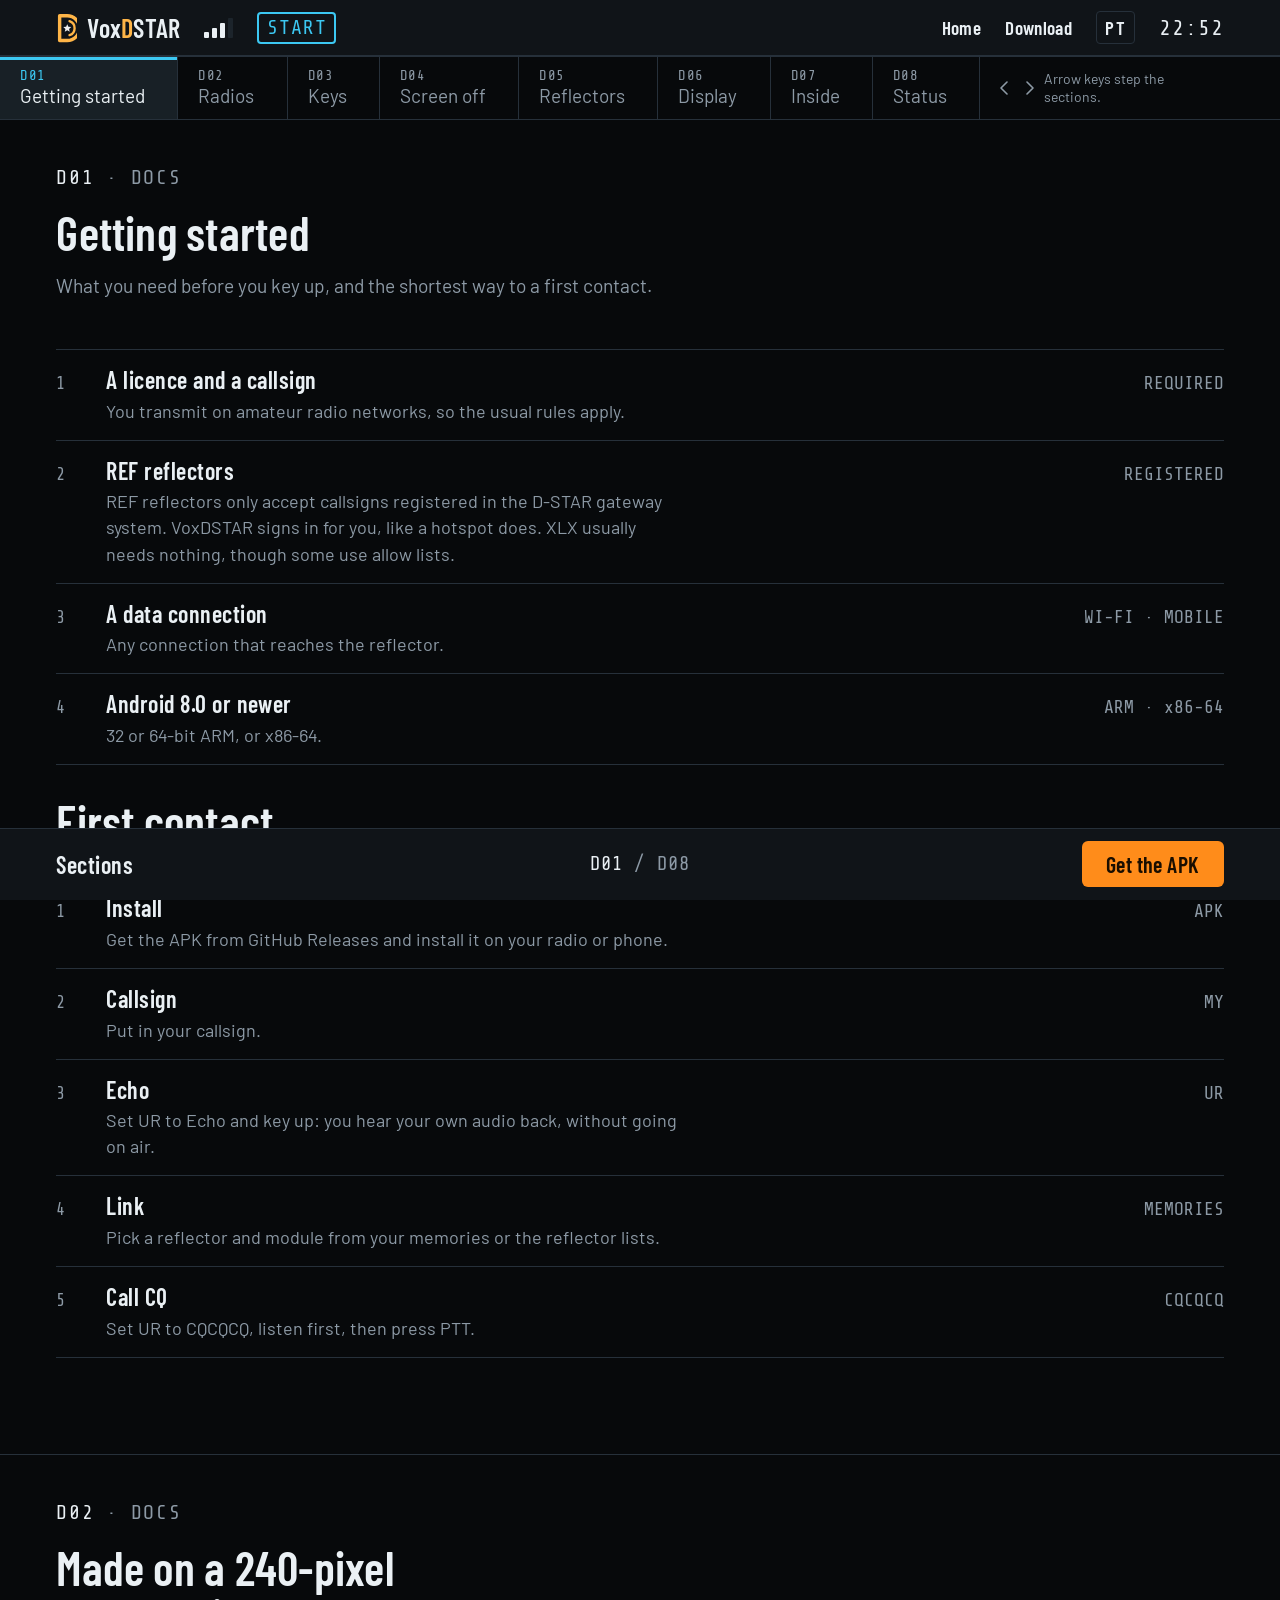
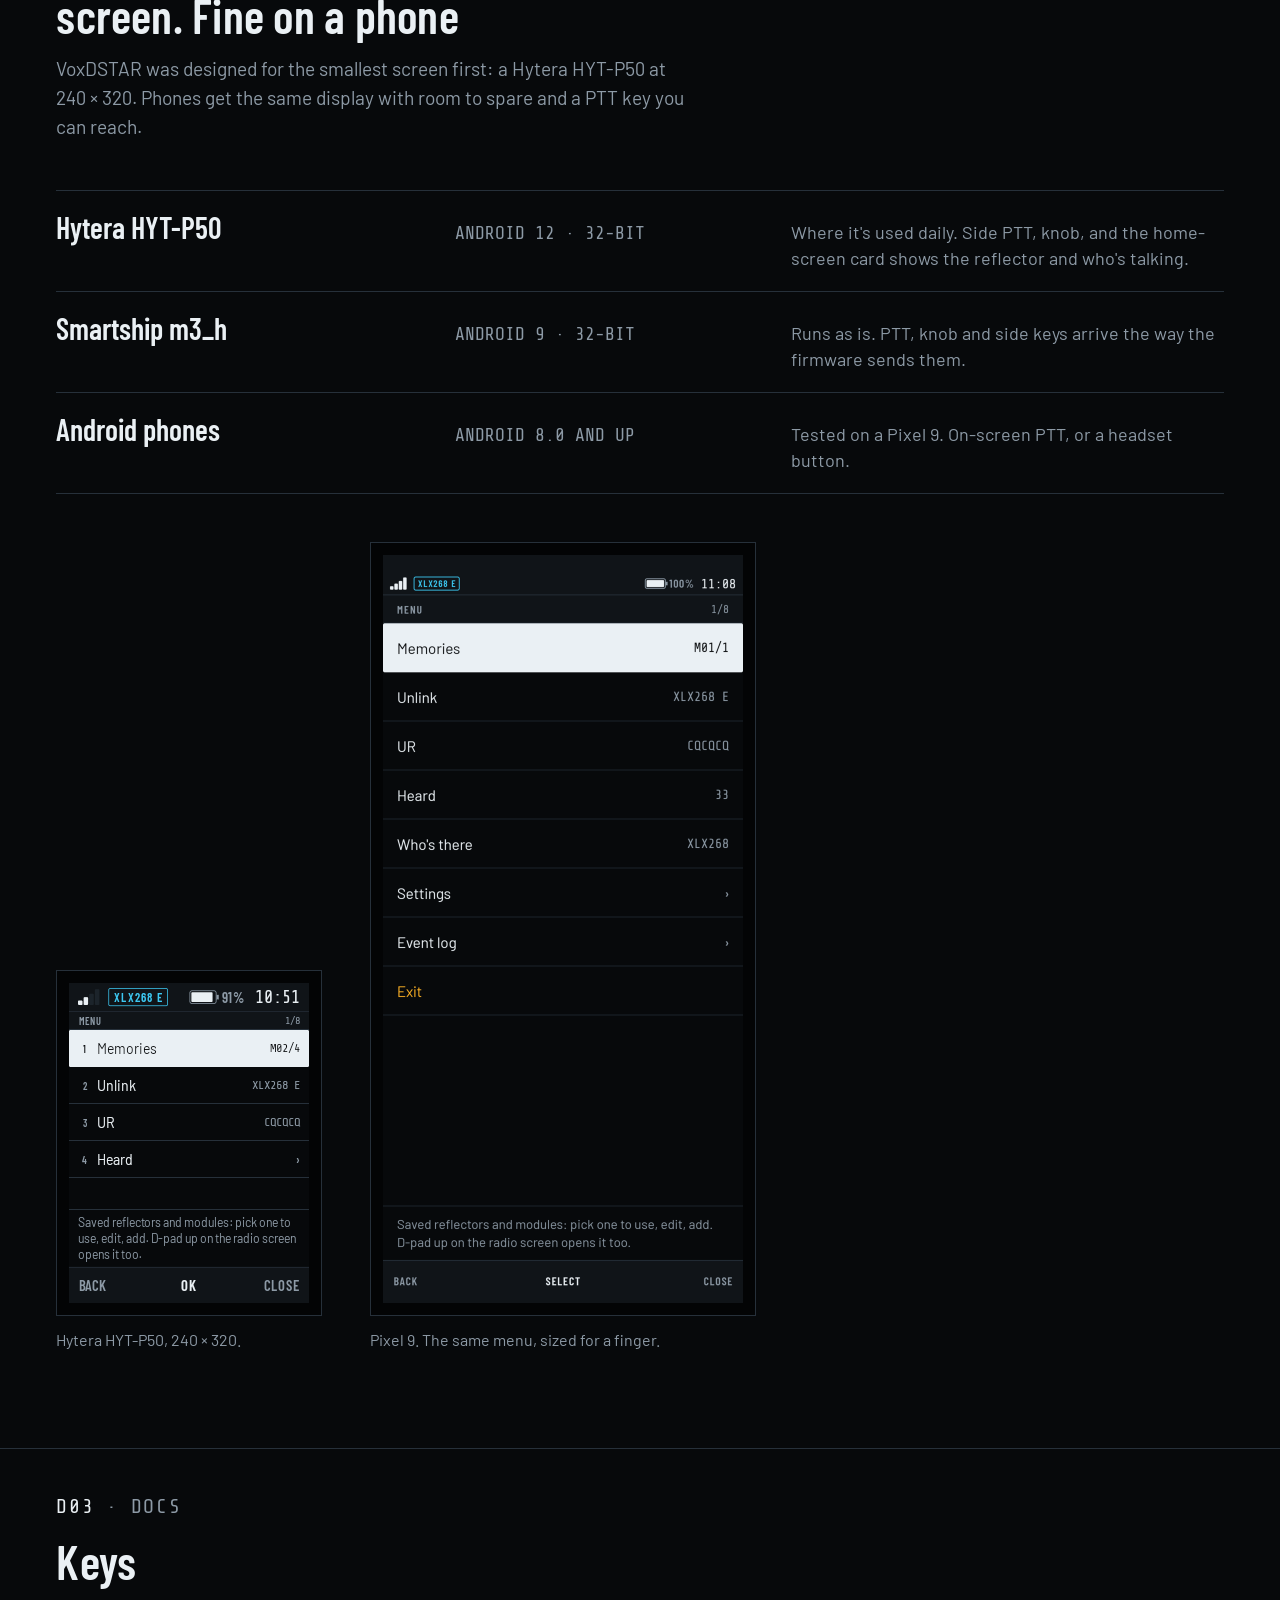
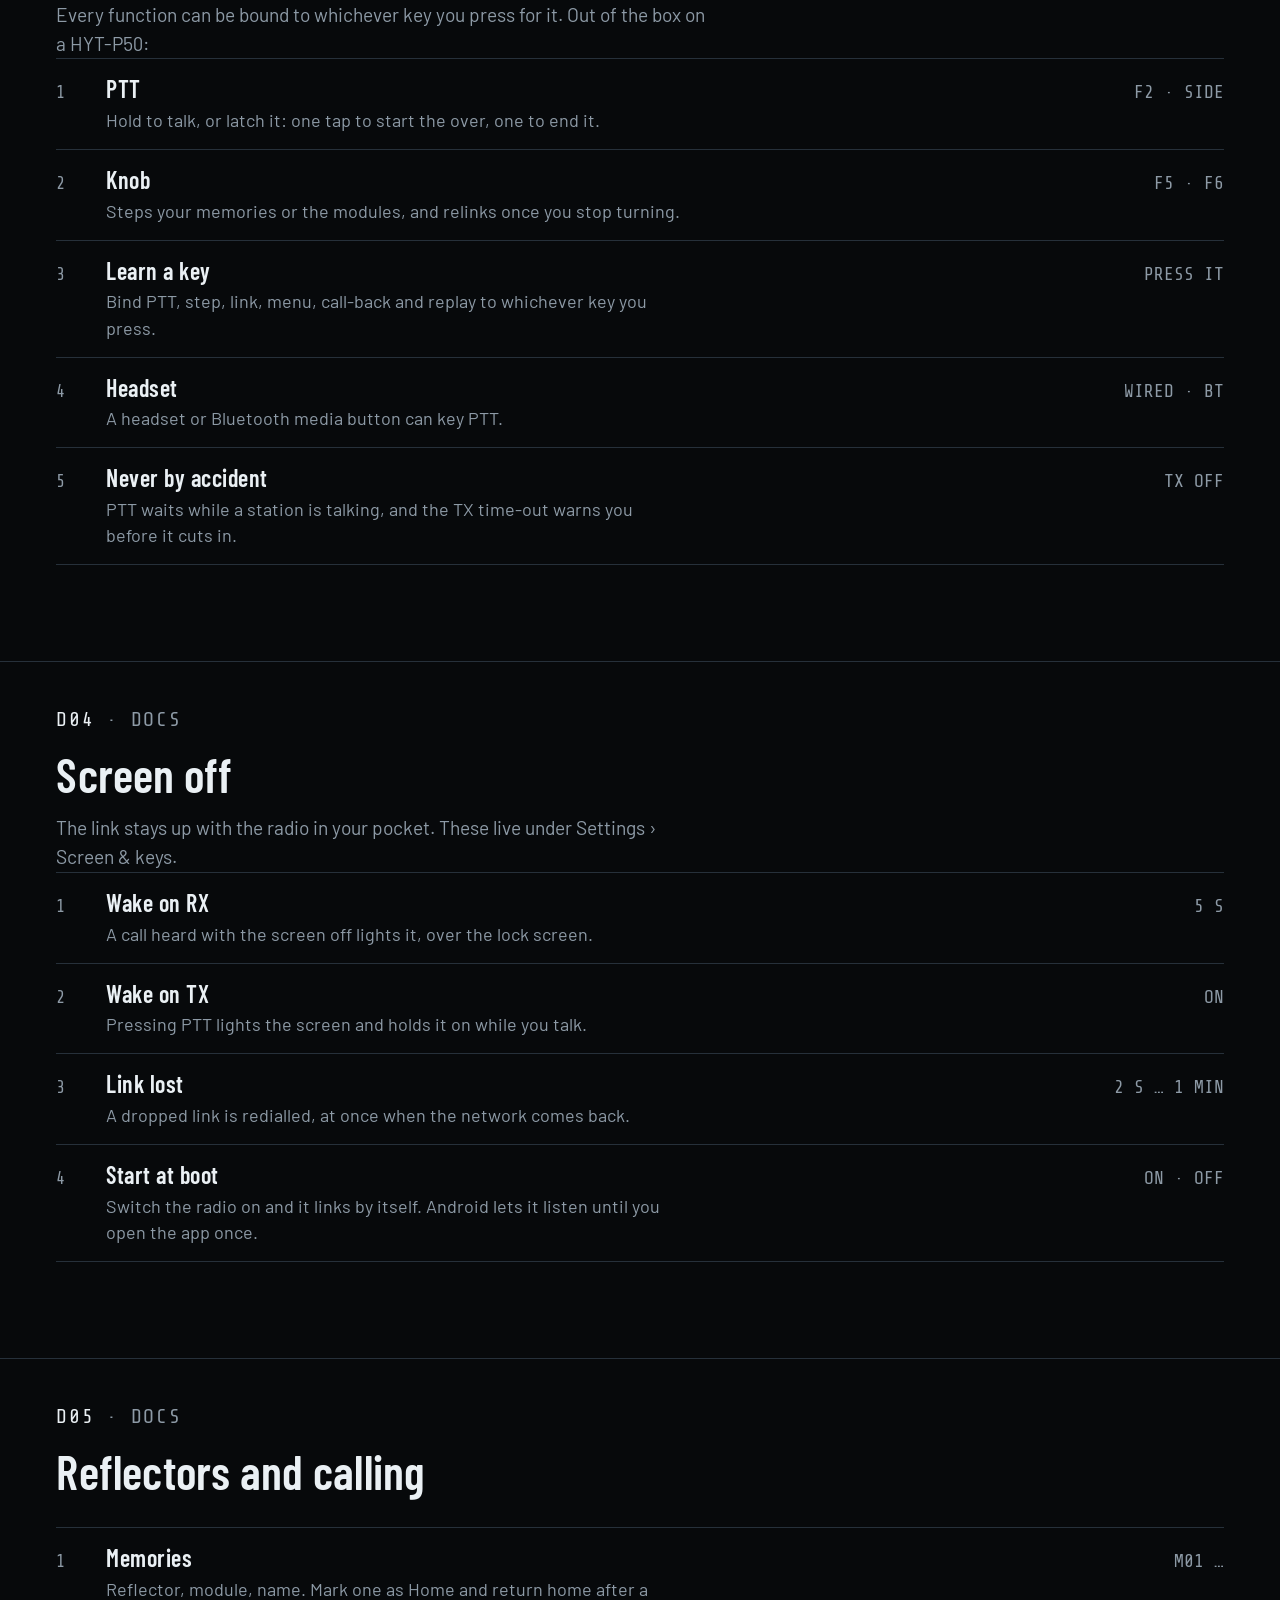
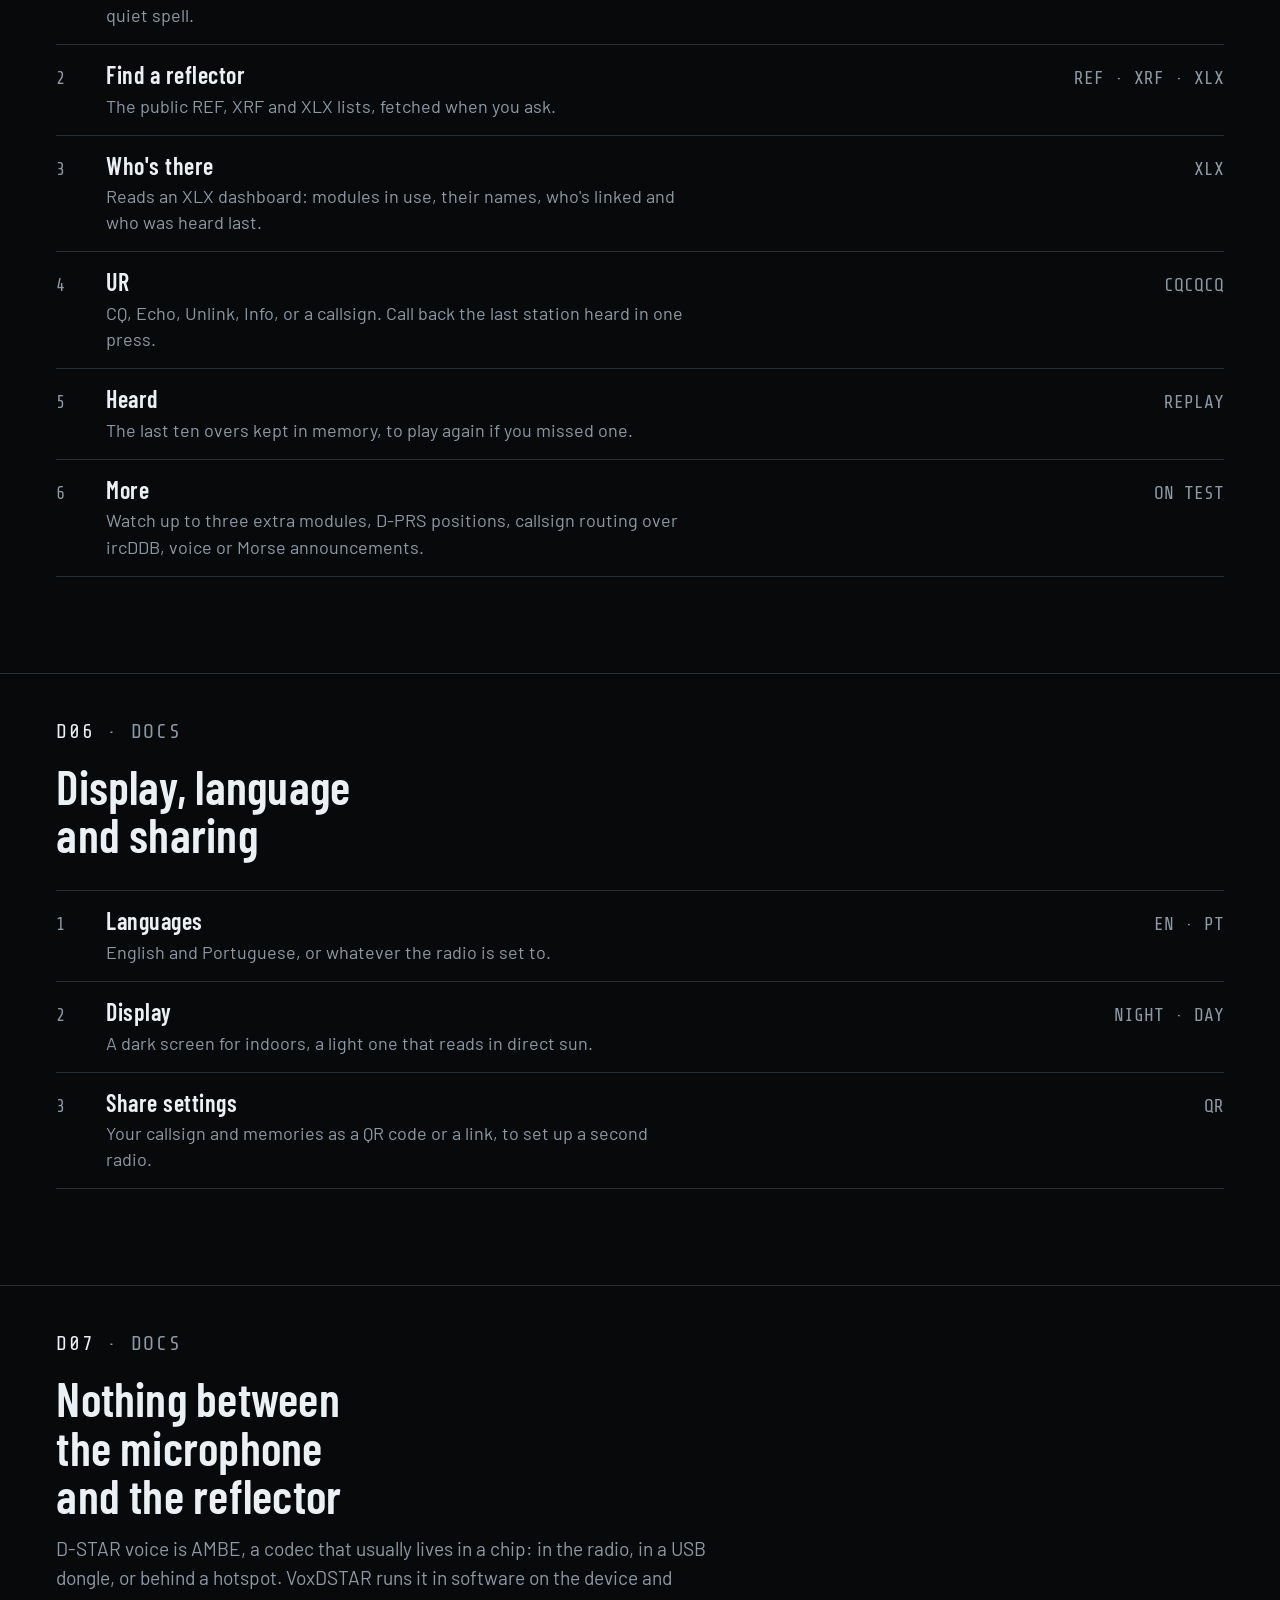
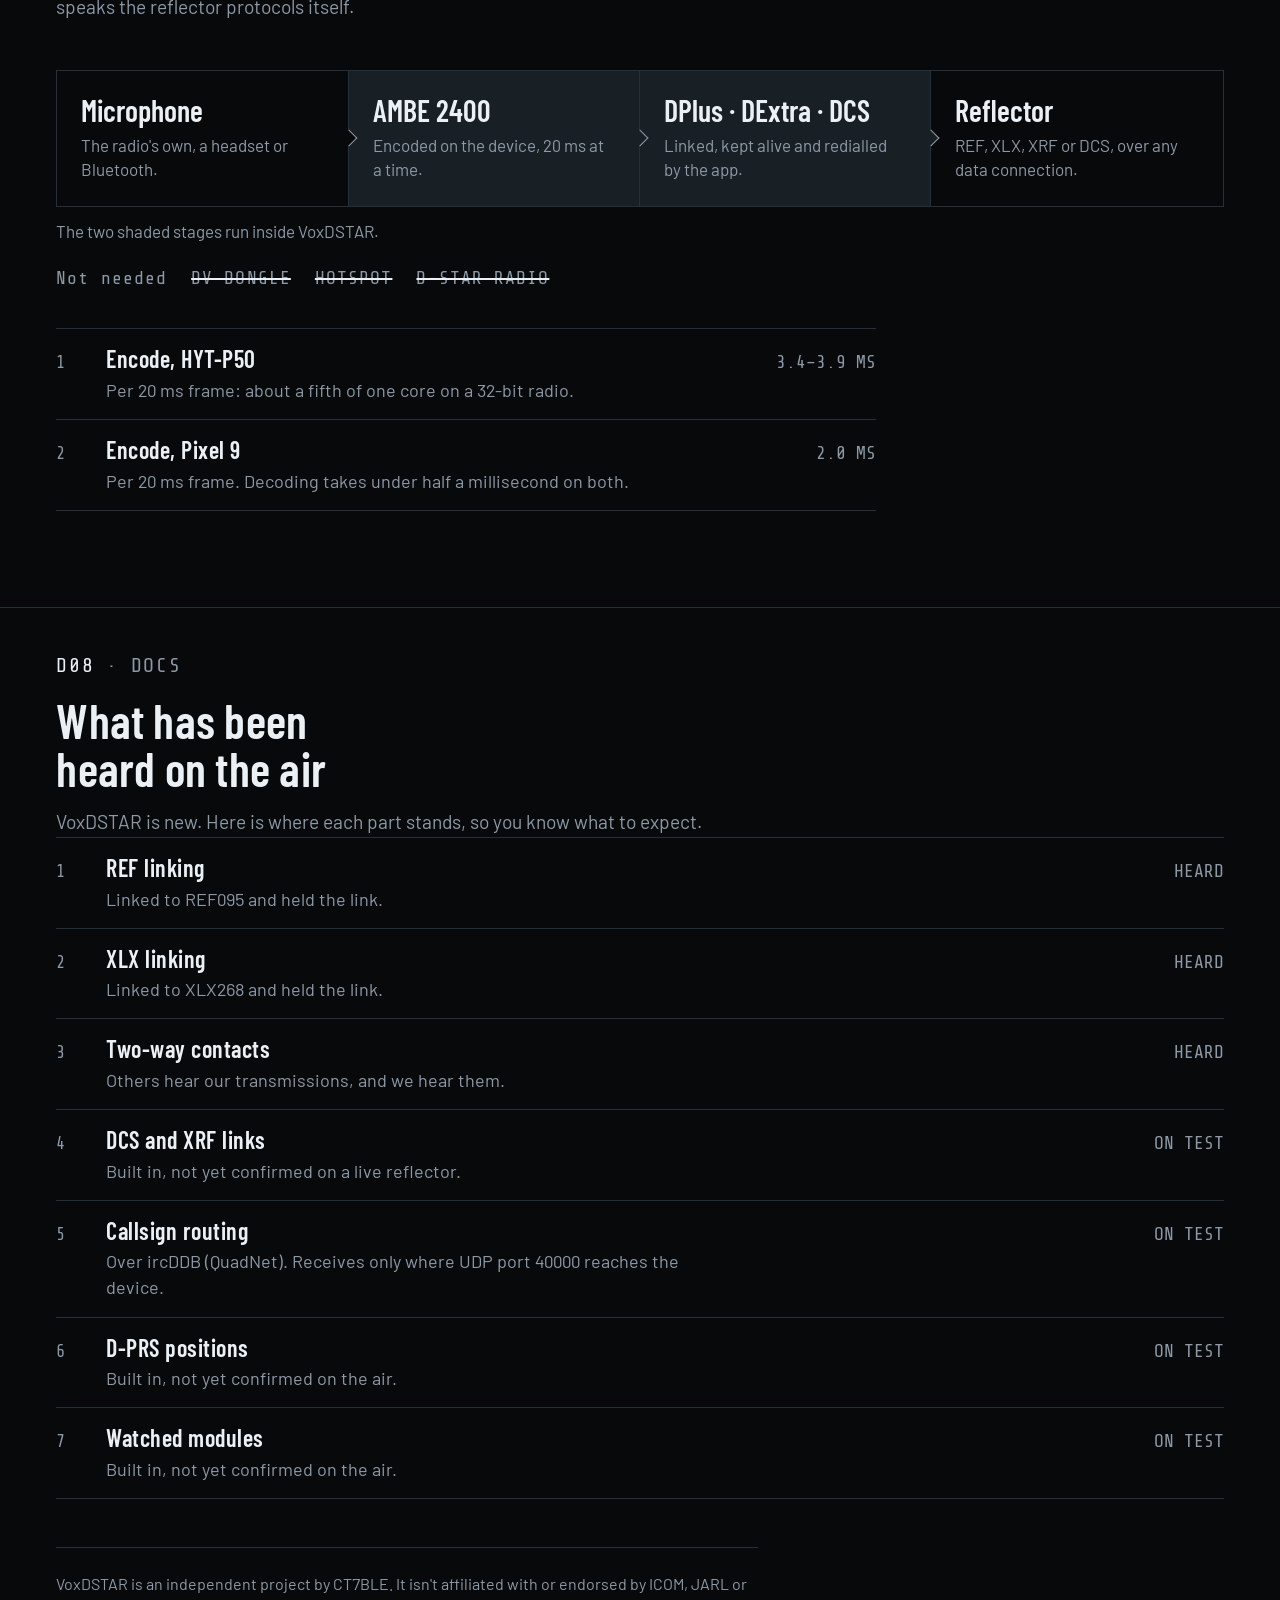
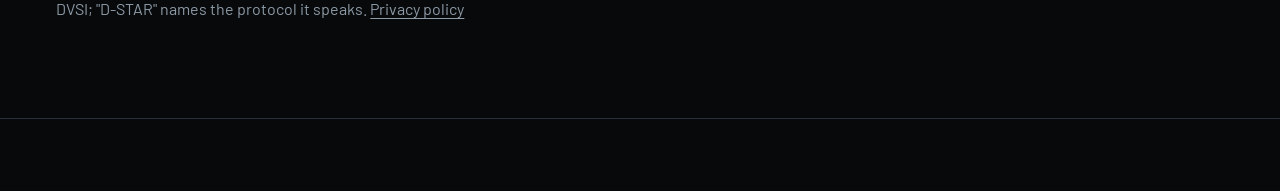
==== docs/index.html @ 4b23464b "Trim the landing page, add docs and privacy policy Memory bank cut from seven channels to five; the " ====
<!doctype html>
<html lang="en">
<head>
<meta charset="utf-8">
<meta name="viewport" content="width=device-width, initial-scale=1">
<title>VoxDSTAR documentation</title>
<meta name="description" content="Getting started with VoxDSTAR: radios, keys, screen-off operation, reflectors and calling, how it works inside, and what has been heard on the air.">
<meta name="theme-color" content="#101418">
<link rel="icon" href="../assets/brand/icon.svg" type="image/svg+xml">
<link rel="alternate" hreflang="en" href="./">
<link rel="alternate" hreflang="pt" href="../pt/docs/">
<link rel="preload" href="../assets/fonts/share-tech-mono-latin-400-normal.woff2" as="font" type="font/woff2" crossorigin>
<link rel="preload" href="../assets/fonts/barlow-condensed-latin-700-normal.woff2" as="font" type="font/woff2" crossorigin>
<link rel="stylesheet" href="../assets/fonts.css">
<link rel="stylesheet" href="../styles.css">
<script src="../bank.js" defer></script>
</head>
<body>
<a class="skip" href="#d01">Skip to content</a>

<header class="status">
  <a class="brand" href="../" aria-label="VoxDSTAR home"><img src="../assets/brand/mark.svg" alt="" width="21" height="32"><span>Vox<b>D</b>STAR</span></a>
  <span class="bars" aria-hidden="true"><i></i><i></i><i></i><i></i></span>
  <span class="chip" data-chip aria-hidden="true">START</span>
  <nav aria-label="Site">
    <a class="sec" href="../">Home</a>
    <a class="sec" href="../#m05">Download</a>
    <a class="lang" href="../pt/docs/" hreflang="pt" lang="pt">PT</a>
    <span class="clock" data-clock aria-hidden="true"></span>
  </nav>
</header>

<main class="channels docs">
    <nav class="strip" id="channels" aria-label="Documentation">
      <h2>Documentation <span>8</span></h2>
      <ol>
        <li><a href="#d01" aria-current="true"><span class="n">D01</span>Getting started</a></li>
        <li><a href="#d02"><span class="n">D02</span>Radios</a></li>
        <li><a href="#d03"><span class="n">D03</span>Keys</a></li>
        <li><a href="#d04"><span class="n">D04</span>Screen off</a></li>
        <li><a href="#d05"><span class="n">D05</span>Reflectors</a></li>
        <li><a href="#d06"><span class="n">D06</span>Display</a></li>
        <li><a href="#d07"><span class="n">D07</span>Inside</a></li>
        <li><a href="#d08"><span class="n">D08</span>Status</a></li>
      </ol>
      <p class="help"><svg width="34" height="18" viewBox="0 0 34 18" aria-hidden="true"><path d="M7 3 1 9l6 6M27 3l6 6-6 6" fill="none" stroke="currentColor" stroke-width="1.6" stroke-linecap="round" stroke-linejoin="round"/></svg>Arrow keys step the sections.</p>
    </nav>

    <section class="ch" id="d01" data-mem="START" aria-labelledby="d01-h">
      <p class="chline"><b>D01</b><span>·</span><span>DOCS</span></p>
      <h1 id="d01-h" class="sr-only">VoxDSTAR documentation</h1>
      <h2>Getting started</h2>
      <p class="lede">What you need before you key up, and the shortest way to a first contact.</p>
      <ol class="rows need">
        <li><span class="n">1</span><b>A licence and a callsign</b><span class="v">REQUIRED</span><p>You transmit on amateur radio networks, so the usual rules apply.</p></li>
        <li><span class="n">2</span><b>REF reflectors</b><span class="v">REGISTERED</span><p>REF reflectors only accept callsigns registered in the D-STAR gateway system. VoxDSTAR signs in for you, like a hotspot does. XLX usually needs nothing, though some use allow lists.</p></li>
        <li><span class="n">3</span><b>A data connection</b><span class="v">WI-FI · MOBILE</span><p>Any connection that reaches the reflector.</p></li>
        <li><span class="n">4</span><b>Android 8.0 or newer</b><span class="v">ARM · x86-64</span><p>32 or 64-bit ARM, or x86-64.</p></li>
      </ol>
      <h2>First contact</h2>
      <ol class="rows">
        <li><span class="n">1</span><b>Install</b><span class="v">APK</span><p>Get the APK from GitHub Releases and install it on your radio or phone.</p></li>
        <li><span class="n">2</span><b>Callsign</b><span class="v">MY</span><p>Put in your callsign.</p></li>
        <li><span class="n">3</span><b>Echo</b><span class="v">UR</span><p>Set UR to Echo and key up: you hear your own audio back, without going on air.</p></li>
        <li><span class="n">4</span><b>Link</b><span class="v">MEMORIES</span><p>Pick a reflector and module from your memories or the reflector lists.</p></li>
        <li><span class="n">5</span><b>Call CQ</b><span class="v">CQCQCQ</span><p>Set UR to CQCQCQ, listen first, then press PTT.</p></li>
      </ol>
    </section>

    <section class="ch" id="d02" data-mem="RADIOS" aria-labelledby="d02-h">
      <p class="chline"><b>D02</b><span>·</span><span>DOCS</span></p>
      <h2 id="d02-h">Made on a 240-pixel screen. Fine on a phone</h2>
      <p class="lede">VoxDSTAR was designed for the smallest screen first: a Hytera HYT-P50 at 240 × 320. Phones get the same display with room to spare and a PTT key you can reach.</p>
      <ul class="radios">
        <li><b>Hytera HYT-P50</b><span class="os">ANDROID 12 · 32-BIT</span><p>Where it's used daily. Side PTT, knob, and the home-screen card shows the reflector and who's talking.</p></li>
        <li><b>Smartship m3_h</b><span class="os">ANDROID 9 · 32-BIT</span><p>Runs as is. PTT, knob and side keys arrive the way the firmware sends them.</p></li>
        <li><b>Android phones</b><span class="os">ANDROID 8.0 AND UP</span><p>Tested on a Pixel 9. On-screen PTT, or a headset button.</p></li>
      </ul>
      <div class="devices">
        <figure class="screen native">
          <div class="frame"><img src="../assets/shots/p50-menu.png" alt="VoxDSTAR's menu on a HYT-P50: Memories, Unlink XLX268 E, UR CQCQCQ, Heard, with a help line at the bottom." width="240" height="320" loading="lazy"></div>
          <figcaption>Hytera HYT-P50, 240 × 320.</figcaption>
        </figure>
        <figure class="screen phone">
          <div class="frame"><img src="../assets/shots/pixel-menu.png" alt="The same VoxDSTAR menu on a Pixel 9: Memories, Unlink XLX268 E, UR CQCQCQ, Heard, Who's there, Settings, Event log, Exit." width="720" height="1496" loading="lazy"></div>
          <figcaption>Pixel 9. The same menu, sized for a finger.</figcaption>
        </figure>
      </div>
    </section>

    <section class="ch" id="d03" data-mem="KEYS" aria-labelledby="d03-h">
      <p class="chline"><b>D03</b><span>·</span><span>DOCS</span></p>
      <h2 id="d03-h">Keys</h2>
      <p class="lede">Every function can be bound to whichever key you press for it. Out of the box on a HYT-P50:</p>
      <ol class="rows">
        <li><span class="n">1</span><b>PTT</b><span class="v">F2 · SIDE</span><p>Hold to talk, or latch it: one tap to start the over, one to end it.</p></li>
        <li><span class="n">2</span><b>Knob</b><span class="v">F5 · F6</span><p>Steps your memories or the modules, and relinks once you stop turning.</p></li>
        <li><span class="n">3</span><b>Learn a key</b><span class="v">PRESS IT</span><p>Bind PTT, step, link, menu, call-back and replay to whichever key you press.</p></li>
        <li><span class="n">4</span><b>Headset</b><span class="v">WIRED · BT</span><p>A headset or Bluetooth media button can key PTT.</p></li>
        <li><span class="n">5</span><b>Never by accident</b><span class="v">TX OFF</span><p>PTT waits while a station is talking, and the TX time-out warns you before it cuts in.</p></li>
      </ol>
    </section>

    <section class="ch" id="d04" data-mem="SCREEN" aria-labelledby="d04-h">
      <p class="chline"><b>D04</b><span>·</span><span>DOCS</span></p>
      <h2 id="d04-h">Screen off</h2>
      <p class="lede">The link stays up with the radio in your pocket. These live under Settings › Screen &amp; keys.</p>
      <ol class="rows">
        <li><span class="n">1</span><b>Wake on RX</b><span class="v">5 S</span><p>A call heard with the screen off lights it, over the lock screen.</p></li>
        <li><span class="n">2</span><b>Wake on TX</b><span class="v">ON</span><p>Pressing PTT lights the screen and holds it on while you talk.</p></li>
        <li><span class="n">3</span><b>Link lost</b><span class="v">2 S … 1 MIN</span><p>A dropped link is redialled, at once when the network comes back.</p></li>
        <li><span class="n">4</span><b>Start at boot</b><span class="v">ON · OFF</span><p>Switch the radio on and it links by itself. Android lets it listen until you open the app once.</p></li>
      </ol>
    </section>

    <section class="ch" id="d05" data-mem="REFLECT" aria-labelledby="d05-h">
      <p class="chline"><b>D05</b><span>·</span><span>DOCS</span></p>
      <h2 id="d05-h">Reflectors and calling</h2>
      <ol class="rows">
        <li><span class="n">1</span><b>Memories</b><span class="v">M01 …</span><p>Reflector, module, name. Mark one as Home and return home after a quiet spell.</p></li>
        <li><span class="n">2</span><b>Find a reflector</b><span class="v">REF · XRF · XLX</span><p>The public REF, XRF and XLX lists, fetched when you ask.</p></li>
        <li><span class="n">3</span><b>Who's there</b><span class="v">XLX</span><p>Reads an XLX dashboard: modules in use, their names, who's linked and who was heard last.</p></li>
        <li><span class="n">4</span><b>UR</b><span class="v">CQCQCQ</span><p>CQ, Echo, Unlink, Info, or a callsign. Call back the last station heard in one press.</p></li>
        <li><span class="n">5</span><b>Heard</b><span class="v">REPLAY</span><p>The last ten overs kept in memory, to play again if you missed one.</p></li>
        <li><span class="n">6</span><b>More</b><span class="v">ON TEST</span><p>Watch up to three extra modules, D-PRS positions, callsign routing over ircDDB, voice or Morse announcements.</p></li>
      </ol>
    </section>

    <section class="ch" id="d06" data-mem="DISPLAY" aria-labelledby="d06-h">
      <p class="chline"><b>D06</b><span>·</span><span>DOCS</span></p>
      <h2 id="d06-h">Display, language and sharing</h2>
      <ol class="rows">
        <li><span class="n">1</span><b>Languages</b><span class="v">EN · PT</span><p>English and Portuguese, or whatever the radio is set to.</p></li>
        <li><span class="n">2</span><b>Display</b><span class="v">NIGHT · DAY</span><p>A dark screen for indoors, a light one that reads in direct sun.</p></li>
        <li><span class="n">3</span><b>Share settings</b><span class="v">QR</span><p>Your callsign and memories as a QR code or a link, to set up a second radio.</p></li>
      </ol>
    </section>

    <section class="ch" id="d07" data-mem="INSIDE" aria-labelledby="d07-h">
      <p class="chline"><b>D07</b><span>·</span><span>DOCS</span></p>
      <h2 id="d07-h">Nothing between the microphone and the reflector</h2>
      <p class="lede">D-STAR voice is AMBE, a codec that usually lives in a chip: in the radio, in a USB dongle, or behind a hotspot. VoxDSTAR runs it in software on the device and speaks the reflector protocols itself.</p>
      <ol class="path" aria-label="Signal path">
        <li><b>Microphone</b><p>The radio's own, a headset or Bluetooth.</p></li>
        <li class="app"><b>AMBE 2400</b><p>Encoded on the device, 20 ms at a time.</p></li>
        <li class="app"><b>DPlus · DExtra · DCS</b><p>Linked, kept alive and redialled by the app.</p></li>
        <li><b>Reflector</b><p>REF, XLX, XRF or DCS, over any data connection.</p></li>
      </ol>
      <p class="pathnote">The two shaded stages run inside VoxDSTAR.</p>
      <p class="notneeded"><span>Not needed</span><s>DV DONGLE</s><s>HOTSPOT</s><s>D-STAR RADIO</s></p>
      <ol class="rows encode" aria-label="Codec speed">
        <li><span class="n">1</span><b>Encode, HYT-P50</b><span class="v">3.4–3.9 MS</span><p>Per 20 ms frame: about a fifth of one core on a 32-bit radio.</p></li>
        <li><span class="n">2</span><b>Encode, Pixel 9</b><span class="v">2.0 MS</span><p>Per 20 ms frame. Decoding takes under half a millisecond on both.</p></li>
      </ol>
    </section>

    <section class="ch" id="d08" data-mem="STATUS" aria-labelledby="d08-h">
      <p class="chline"><b>D08</b><span>·</span><span>DOCS</span></p>
      <h2 id="d08-h">What has been heard on the air</h2>
      <p class="lede">VoxDSTAR is new. Here is where each part stands, so you know what to expect.</p>
      <ol class="rows">
        <li><span class="n">1</span><b>REF linking</b><span class="v">HEARD</span><p>Linked to REF095 and held the link.</p></li>
        <li><span class="n">2</span><b>XLX linking</b><span class="v">HEARD</span><p>Linked to XLX268 and held the link.</p></li>
        <li><span class="n">3</span><b>Two-way contacts</b><span class="v">HEARD</span><p>Others hear our transmissions, and we hear them.</p></li>
        <li><span class="n">4</span><b>DCS and XRF links</b><span class="v">ON TEST</span><p>Built in, not yet confirmed on a live reflector.</p></li>
        <li><span class="n">5</span><b>Callsign routing</b><span class="v">ON TEST</span><p>Over ircDDB (QuadNet). Receives only where UDP port 40000 reaches the device.</p></li>
        <li><span class="n">6</span><b>D-PRS positions</b><span class="v">ON TEST</span><p>Built in, not yet confirmed on the air.</p></li>
        <li><span class="n">7</span><b>Watched modules</b><span class="v">ON TEST</span><p>Built in, not yet confirmed on the air.</p></li>
      </ol>
      <div class="fine">
        <p>VoxDSTAR is an independent project by CT7BLE. It isn't affiliated with or endorsed by ICOM, JARL or DVSI; "D-STAR" names the protocol it speaks. <a href="../privacy/">Privacy policy</a></p>
      </div>
    </section>
</main>

<footer class="soft">
  <a class="menu" href="#channels">Sections</a>
  <span class="count" data-count aria-hidden="true"><b>D01</b> / D08</span>
  <a class="apk" href="https://github.com/jcalado/voxdstar/releases/latest">Get the APK</a>
</footer>
</body>
</html>
---- assets/fonts.css ----
/* Self-hosted from @fontsource 5.1.0 (SIL Open Font License 1.1): Barlow, Barlow Condensed, Share Tech Mono. */
@font-face{font-family:"Barlow Condensed";font-style:normal;font-weight:600;font-display:swap;src:url(fonts/barlow-condensed-latin-600-normal.woff2) format("woff2");unicode-range:U+0000-00FF,U+0131,U+0152-0153,U+02BB-02BC,U+02C6,U+02DA,U+02DC,U+0304,U+0308,U+0329,U+2000-206F,U+20AC,U+2122,U+2191,U+2193,U+2212,U+2215,U+FEFF,U+FFFD}
@font-face{font-family:"Barlow Condensed";font-style:normal;font-weight:600;font-display:swap;src:url(fonts/barlow-condensed-latin-ext-600-normal.woff2) format("woff2");unicode-range:U+0100-02BA,U+02BD-02C5,U+02C7-02CC,U+02CE-02D7,U+02DD-02FF,U+0304,U+0308,U+0329,U+1D00-1DBF,U+1E00-1E9F,U+1EF2-1EFF,U+2020,U+20A0-20AB,U+20AD-20C0,U+2113,U+2C60-2C7F,U+A720-A7FF}
@font-face{font-family:"Barlow Condensed";font-style:normal;font-weight:700;font-display:swap;src:url(fonts/barlow-condensed-latin-700-normal.woff2) format("woff2");unicode-range:U+0000-00FF,U+0131,U+0152-0153,U+02BB-02BC,U+02C6,U+02DA,U+02DC,U+0304,U+0308,U+0329,U+2000-206F,U+20AC,U+2122,U+2191,U+2193,U+2212,U+2215,U+FEFF,U+FFFD}
@font-face{font-family:"Barlow Condensed";font-style:normal;font-weight:700;font-display:swap;src:url(fonts/barlow-condensed-latin-ext-700-normal.woff2) format("woff2");unicode-range:U+0100-02BA,U+02BD-02C5,U+02C7-02CC,U+02CE-02D7,U+02DD-02FF,U+0304,U+0308,U+0329,U+1D00-1DBF,U+1E00-1E9F,U+1EF2-1EFF,U+2020,U+20A0-20AB,U+20AD-20C0,U+2113,U+2C60-2C7F,U+A720-A7FF}
@font-face{font-family:"Barlow";font-style:normal;font-weight:400;font-display:swap;src:url(fonts/barlow-latin-400-normal.woff2) format("woff2");unicode-range:U+0000-00FF,U+0131,U+0152-0153,U+02BB-02BC,U+02C6,U+02DA,U+02DC,U+0304,U+0308,U+0329,U+2000-206F,U+20AC,U+2122,U+2191,U+2193,U+2212,U+2215,U+FEFF,U+FFFD}
@font-face{font-family:"Barlow";font-style:normal;font-weight:400;font-display:swap;src:url(fonts/barlow-latin-ext-400-normal.woff2) format("woff2");unicode-range:U+0100-02BA,U+02BD-02C5,U+02C7-02CC,U+02CE-02D7,U+02DD-02FF,U+0304,U+0308,U+0329,U+1D00-1DBF,U+1E00-1E9F,U+1EF2-1EFF,U+2020,U+20A0-20AB,U+20AD-20C0,U+2113,U+2C60-2C7F,U+A720-A7FF}
@font-face{font-family:"Barlow";font-style:normal;font-weight:600;font-display:swap;src:url(fonts/barlow-latin-600-normal.woff2) format("woff2");unicode-range:U+0000-00FF,U+0131,U+0152-0153,U+02BB-02BC,U+02C6,U+02DA,U+02DC,U+0304,U+0308,U+0329,U+2000-206F,U+20AC,U+2122,U+2191,U+2193,U+2212,U+2215,U+FEFF,U+FFFD}
@font-face{font-family:"Barlow";font-style:normal;font-weight:600;font-display:swap;src:url(fonts/barlow-latin-ext-600-normal.woff2) format("woff2");unicode-range:U+0100-02BA,U+02BD-02C5,U+02C7-02CC,U+02CE-02D7,U+02DD-02FF,U+0304,U+0308,U+0329,U+1D00-1DBF,U+1E00-1E9F,U+1EF2-1EFF,U+2020,U+20A0-20AB,U+20AD-20C0,U+2113,U+2C60-2C7F,U+A720-A7FF}
@font-face{font-family:"Share Tech Mono";font-style:normal;font-weight:400;font-display:swap;src:url(fonts/share-tech-mono-latin-400-normal.woff2) format("woff2")}
---- styles.css ----
/* VoxDSTAR site: the app's night display, carried to the web. */
:root{
  --screen:#07090B; --panel:#101418; --raised:#182026; --line:#26303A; --meter-off:#1C242B;
  --ink:#EAF0F4; --muted:#8D9AA6; --faint:#56626D;
  --accent:#3CC8F2; --hi:#FF8C1A; --on-hi:#1A0E00; --brand:#FFB547;
  --capture-well:#030405; --rx:#3EE08A; --on-rx:#021A0C; --tx:#FF5247; --on-tx:#1C0302;
  --lede-ink:#B4BFC8;
  --status-h:56px; --soft-h:72px; --strip-h:64px;
  --gutter:clamp(20px,4.4vw,64px);
  --mono:"Share Tech Mono",ui-monospace,monospace;
  --cond:"Barlow Condensed","Arial Narrow",sans-serif;
  --sans:"Barlow",system-ui,sans-serif;
  color-scheme:dark;
}
*,*::before,*::after{box-sizing:border-box}
html{scroll-padding-top:calc(var(--status-h) + var(--strip-h));scrollbar-color:var(--line) var(--screen);-webkit-text-size-adjust:100%}
body{margin:0;background:var(--screen);color:var(--ink);font:400 20px/1.5 var(--sans);font-variant-numeric:tabular-nums;-webkit-font-smoothing:antialiased}
::selection{background:var(--accent);color:var(--screen)}
::-webkit-scrollbar{width:10px;height:10px}::-webkit-scrollbar-track{background:var(--screen)}::-webkit-scrollbar-thumb{background:var(--line);border-radius:5px}
a{color:inherit;text-underline-offset:.2em;text-decoration-thickness:1px}
a:focus-visible,button:focus-visible{outline:2px solid var(--accent);outline-offset:3px;border-radius:2px}
img{display:block;max-width:100%;height:auto}
h1,h2,h3,p,ul,ol,dl,dd,figure{margin:0;padding:0}
ul,ol{list-style:none}
.sr-only{position:absolute;width:1px;height:1px;overflow:hidden;clip:rect(0 0 0 0);white-space:nowrap}
.skip{position:absolute;left:12px;top:-60px;z-index:20;background:var(--hi);color:var(--on-hi);padding:12px 16px;font:600 18px var(--cond);border-radius:4px;text-decoration:none}
.skip:focus{top:8px}

/* ---- status bar: the app's own top line */
.status{position:sticky;top:0;z-index:10;height:var(--status-h);background:var(--panel);border-bottom:1px solid var(--line);display:flex;align-items:center;gap:24px;padding:0 var(--gutter)}
.brand{display:flex;align-items:center;gap:10px;text-decoration:none;font:600 26px/1 var(--cond);letter-spacing:.01em}
.brand img{width:21px;height:32px}
.brand b{color:var(--brand);font-weight:600}
.bars{display:flex;align-items:flex-end;gap:3px;height:20px}
.bars i{width:5px;background:var(--ink);border-radius:1px}
.bars i:nth-child(1){height:6px}.bars i:nth-child(2){height:10px}.bars i:nth-child(3){height:15px}.bars i:nth-child(4){height:20px;background:var(--meter-off)}
.chip{font:20px/1 var(--mono);color:var(--accent);border:2px solid var(--accent);border-radius:4px;padding:4px 8px;letter-spacing:.04em;white-space:nowrap}
.status nav{margin-left:auto;display:flex;align-items:center;gap:24px;font:600 19px var(--cond);letter-spacing:.02em}
.status nav a{text-decoration:none;color:var(--ink)}
.status nav a:hover{color:var(--accent)}
.lang{border:1px solid var(--line);border-radius:4px;padding:4px 8px;letter-spacing:.08em}
.clock{font:22px/1 var(--mono);letter-spacing:.04em}

/* ---- the channel strip: a sticky row of memories under the hero, stepped like the knob */
.strip{position:sticky;top:var(--status-h);z-index:9;display:flex;align-items:stretch;background:var(--screen);border-top:1px solid var(--line);border-bottom:1px solid var(--line)}
.strip h2{position:absolute;width:1px;height:1px;overflow:hidden;clip:rect(0 0 0 0);white-space:nowrap}
.strip ol{flex:1;display:flex;overflow-x:auto;scrollbar-width:none}
.strip ol::-webkit-scrollbar{display:none}
.strip li{flex:1 0 auto;display:flex}
.strip a{flex:1;display:flex;flex-direction:column;justify-content:center;gap:2px;min-height:calc(var(--strip-h) - 2px);padding:0 20px;border-right:1px solid var(--line);text-decoration:none;font:400 19px/1.15 var(--sans);color:var(--muted);white-space:nowrap;transition:background-color .12s,color .12s}
.strip a .n{font:14px/1 var(--mono);letter-spacing:.04em;color:var(--muted)}
.strip a .m{display:none}
.strip a:hover{background:var(--raised);color:var(--ink)}
.strip a[aria-current="true"]{background:var(--raised);color:var(--ink);box-shadow:inset 0 3px 0 var(--accent)}
.strip a[aria-current="true"] .n{color:var(--accent)}
.strip .help{flex:none;align-self:center;padding:0 var(--gutter) 0 20px;font:14px/1.3 var(--sans);color:var(--muted);display:flex;align-items:center;gap:10px;max-width:300px}
.strip .help svg{flex:none}

.channels{display:block;min-width:0}
.ch{min-height:calc(100vh - var(--status-h) - var(--soft-h) - var(--strip-h));min-height:calc(100dvh - var(--status-h) - var(--soft-h) - var(--strip-h));padding:48px var(--gutter) 96px;border-bottom:1px solid var(--line)}
.chline{font:20px/1 var(--mono);letter-spacing:.08em;color:var(--muted);display:flex;gap:.6em;flex-wrap:wrap}
.chline b{color:var(--ink);font-weight:400}
.readout{font:400 clamp(60px,9.6vw,150px)/.92 var(--mono);letter-spacing:-.02em;margin-top:16px;white-space:nowrap}
.readout em{font-style:normal;color:var(--hi)}
.ch h2{font:600 clamp(38px,3.7vw,56px)/1.02 var(--cond);letter-spacing:.005em;margin-top:32px;max-width:22ch;text-wrap:balance}
.ch .lede{font-size:clamp(19px,1.5vw,22px);color:var(--muted);margin-top:16px;max-width:60ch;text-wrap:pretty}
.ch .lede strong{color:var(--ink);font-weight:600}

/* before the hero powers on (hero.js removes .m); shown anyway after 2.5 s if the scripts never run */
.m .hero [data-in],.m .hero .disp{opacity:0;animation:vx-show 0s 2.5s forwards}
@keyframes vx-show{to{opacity:1}}

/* M01: the first viewport. The pitch on the left, the radio's own display on the right, the action in reach */
.hero{display:grid;grid-template-columns:minmax(0,1fr) auto;column-gap:clamp(40px,5vw,96px);align-items:center;padding-top:28px;padding-bottom:24px;border-bottom:0}
#m01 .readout{font-size:clamp(64px,8.4vw,148px);margin-top:10px}
#m01 h1{font:600 clamp(40px,4vw,62px)/1 var(--cond);margin-top:20px;max-width:18ch;text-wrap:balance}
#m01 .lede{margin-top:12px;max-width:56ch;color:var(--lede-ink)}
.cta{display:flex;flex-wrap:wrap;align-items:center;gap:14px 28px;margin-top:28px}
.cta .how{font:600 22px/1 var(--cond);letter-spacing:.02em;color:var(--ink);text-decoration-color:var(--faint);text-underline-offset:.3em}
.cta .how:hover{color:var(--accent);text-decoration-color:currentColor}
.cta p{flex-basis:100%;font:15px/1.4 var(--mono);letter-spacing:.04em;color:var(--muted)}
#m01 .facts{margin-top:24px;padding-top:16px;border-top:1px solid var(--line)}

/* the HYT-P50 main screen, redrawn in the app's palette at the capture's 240x320 geometry, scaled by --u */
.unit{--u:1.5px;justify-self:end}
.disp{width:calc(240 * var(--u));height:calc(320 * var(--u));background:var(--screen);border:1px solid var(--line);outline:calc(12 * var(--u) / 1.5) solid var(--capture-well,#030405);display:flex;flex-direction:column;font-family:var(--mono);overflow:hidden}
.d-status{display:flex;align-items:center;gap:calc(6 * var(--u));height:calc(28 * var(--u));padding:0 calc(8 * var(--u));background:var(--panel);font-size:calc(13 * var(--u))}
.d-bars{display:flex;align-items:flex-end;gap:calc(1.5 * var(--u));height:calc(12 * var(--u))}
.d-bars i{width:calc(3 * var(--u));background:var(--ink)}
.d-bars i:nth-child(1){height:30%}.d-bars i:nth-child(2){height:55%}.d-bars i:nth-child(3){height:80%}.d-bars i:nth-child(4){height:100%;background:var(--meter-off)}
.d-net{color:var(--muted)}
.d-bat{margin-left:auto;display:flex;align-items:center;gap:calc(4 * var(--u))}
.d-bat i{width:calc(20 * var(--u));height:calc(10 * var(--u));border:1px solid var(--ink);border-radius:2px;background:linear-gradient(90deg,var(--ink) 91%,transparent 0) content-box;padding:1px}
.d-time{font-size:calc(17 * var(--u));min-width:3.6em;text-align:right}
.d-ch{display:flex;align-items:center;justify-content:space-between;padding:calc(12 * var(--u)) calc(14 * var(--u)) 0;font-size:calc(10 * var(--u));letter-spacing:.06em;color:var(--muted)}
.d-link{width:calc(26 * var(--u));height:calc(18 * var(--u));color:var(--hi)}
.d-ref{padding:calc(4 * var(--u)) calc(14 * var(--u)) calc(14 * var(--u));font-size:calc(31 * var(--u));line-height:1;letter-spacing:.02em;border-bottom:1px solid var(--line)}
.d-ref em{font-style:normal;color:var(--hi)}
.d-body{flex:1;position:relative;overflow:hidden}
.d-idle{padding:calc(14 * var(--u));font:400 calc(13 * var(--u))/1.35 var(--sans);color:var(--muted)}
.d-call{position:absolute;left:calc(10 * var(--u));right:calc(10 * var(--u));bottom:calc(12 * var(--u));display:grid;grid-template-columns:auto 1fr;align-items:center;column-gap:calc(10 * var(--u));padding:calc(8 * var(--u)) calc(10 * var(--u)) calc(10 * var(--u))}
.d-call b,.d-call .q{grid-column:1/-1}
.lvl{display:flex;gap:calc(2 * var(--u));height:calc(10 * var(--u));align-items:stretch}
.lvl i{flex:1;background:currentColor;opacity:.18;transition:opacity 60ms}
.lvl i.on{opacity:.85}
.d-call.rx{background:var(--rx);color:var(--on-rx)}
.d-call.tx{background:var(--tx);color:var(--on-tx)}
.d-call .t{font:600 calc(11 * var(--u))/1.3 var(--cond);letter-spacing:.12em;border:calc(1.25 * var(--u)) solid currentColor;border-radius:3px;padding:0 calc(4 * var(--u))}
.d-call b{display:block;font-weight:400;font-size:calc(28 * var(--u));line-height:1;margin-top:calc(6 * var(--u))}
.d-call .q{display:flex;justify-content:space-between;font-size:calc(11 * var(--u));margin-top:calc(6 * var(--u))}
.d-keys{display:flex;justify-content:space-between;height:calc(30 * var(--u));align-items:center;padding:0 calc(10 * var(--u));border-top:1px solid var(--line);font:600 calc(12 * var(--u)) var(--cond);letter-spacing:.06em;color:var(--muted)}
.unit figcaption{font:15px/1.45 var(--sans);color:var(--muted);margin-top:calc(12px + 12 * var(--u) / 1.5);max-width:calc(240 * var(--u))}
.facts{display:flex;flex-wrap:wrap;gap:16px 48px;margin-top:32px}
.facts div{font:17px var(--mono);letter-spacing:.06em;color:var(--muted)}
.facts dd{font:400 26px/1.2 var(--mono);color:var(--ink);letter-spacing:0;margin-top:4px}

/* two-column body inside a channel */
.split{display:grid;grid-template-columns:minmax(0,1fr) 506px;gap:clamp(32px,4vw,72px);margin-top:48px;align-items:start}

/* menu rows: the app's settings list, numbered, value on the right */
.rows{border-top:1px solid var(--line)}
.rows li{display:grid;grid-template-columns:34px minmax(0,1fr) auto;gap:4px 16px;align-items:baseline;padding:16px 0;border-bottom:1px solid var(--line)}
.rows .n{font:17px var(--mono);color:var(--muted)}
.rows b{font:600 24px/1.15 var(--cond);letter-spacing:.02em}
.rows .v{font:18px var(--mono);color:var(--muted);text-align:right;white-space:nowrap}
.rows p{grid-column:2/4;font-size:18px;line-height:1.45;color:var(--muted);max-width:58ch}

/* a captured screen, shown at whole pixels */
.screen{justify-self:center}
.screen .frame{background:var(--capture-well);border:1px solid var(--line);padding:12px}
.screen img{width:480px;height:640px;image-rendering:pixelated}
.screen figcaption{font:16px/1.45 var(--sans);color:var(--muted);margin-top:12px;max-width:480px}

/* M06: the same menu on a radio and a phone, side by side */
.devices{display:flex;flex-wrap:wrap;align-items:flex-end;gap:32px 48px;margin-top:48px}
.screen.phone img{width:360px;height:748px;image-rendering:auto}
.screen.phone figcaption{max-width:360px}
.split.after{grid-template-columns:minmax(0,1fr);max-width:820px}

/* M02: the signal path */
.path{margin-top:48px;display:grid;grid-template-columns:repeat(4,minmax(0,1fr));border:1px solid var(--line);overflow:hidden}
.path li{padding:24px;border-right:1px solid var(--line);position:relative}
.path li:last-child{border-right:0}
.path b{display:block;font:600 30px/1.05 var(--cond)}
.path p{font-size:17px;line-height:1.4;color:var(--muted);margin-top:8px}
.path li.app{background:var(--raised)}
.path li:not(:last-child)::after{content:"";position:absolute;right:-7px;top:50%;width:12px;height:12px;border-top:1px solid var(--muted);border-right:1px solid var(--muted);background:var(--screen);transform:translateY(-50%) rotate(45deg);z-index:1}
.path li.app:not(:last-child)::after{background:var(--raised)}
.pathnote{font-size:17px;color:var(--muted);margin-top:12px}
.notneeded{display:flex;flex-wrap:wrap;align-items:baseline;gap:12px 24px;margin-top:24px;font:18px var(--mono);letter-spacing:.06em;color:var(--muted)}
.notneeded s{color:var(--muted);text-decoration-color:var(--ink);text-decoration-thickness:2px}
.encode{margin-top:40px;max-width:820px}

/* M04: the call panel colours, used only for receive and transmit */
.states{display:grid;grid-template-columns:1fr 1fr;gap:16px;margin-top:24px}
.state{padding:16px 20px 20px}
.state .t{font:600 18px var(--cond);letter-spacing:.12em;border:2px solid currentColor;border-radius:4px;padding:0 8px}
.state b{display:block;font:400 34px/1.05 var(--mono);margin-top:12px}
.state p{font-size:16px;line-height:1.4;margin-top:8px}
.state.rx{background:var(--rx);color:var(--on-rx)}
.state.tx{background:var(--tx);color:var(--on-tx)}
.example{font:15px/1.4 var(--sans);color:var(--muted);margin-top:8px}

/* M06: radios */
.radios{margin-top:48px;border-top:1px solid var(--line)}
.radios li{display:grid;grid-template-columns:minmax(0,1.2fr) minmax(0,1fr) minmax(0,1.4fr);gap:8px 28px;padding:20px 0;border-bottom:1px solid var(--line);align-items:baseline}
.radios b{font:600 30px/1.1 var(--cond)}
.radios .os{font:18px var(--mono);color:var(--muted)}
.radios p{font-size:18px;line-height:1.45;color:var(--muted)}

/* M07: get it */
#m07 .readout em{color:var(--hi)}
.get{display:flex;flex-wrap:wrap;align-items:center;gap:24px 32px;margin-top:40px}
.apk{display:inline-flex;align-items:center;gap:12px;background:var(--hi);color:var(--on-hi);font:600 26px/1 var(--cond);letter-spacing:.02em;text-decoration:none;padding:16px 32px;border-radius:6px;transition:background-color .12s}
.apk:hover{background:#FFA347}
.apk:active{background:#E67600}
.get p{font:17px/1.4 var(--mono);color:var(--muted);letter-spacing:.03em}
.need{margin-top:48px}
.fine{margin-top:48px;padding-top:24px;border-top:1px solid var(--line);font-size:16px;line-height:1.55;color:var(--muted);max-width:78ch}
.fine p+p{margin-top:12px}

/* ---- softkey bar */
.soft{position:sticky;bottom:0;z-index:10;height:var(--soft-h);background:var(--panel);border-top:1px solid var(--line);display:grid;grid-template-columns:1fr auto 1fr;align-items:center;padding:0 var(--gutter)}
.soft .menu{font:600 24px var(--cond);letter-spacing:.02em;color:var(--ink);text-decoration:none}
.soft .menu:hover{color:var(--accent)}
.soft .count{font:19px var(--mono);color:var(--muted);letter-spacing:.06em;white-space:nowrap}
.soft .count b{color:var(--ink);font-weight:400}
.soft .apk{justify-self:end;font-size:22px;padding:12px 24px}

/* ---- narrower screens */
@media (max-width:1180px){
  .strip .help{display:none}
  .unit{--u:1.25px}
  .split{grid-template-columns:1fr}
  .screen{justify-self:start}
}
@media (max-width:900px){
  :root{--status-h:52px;--soft-h:64px;--strip-h:58px}
  .status{gap:16px}
  .status nav .sec,.bars,.clock{display:none}
  .chip{font-size:17px}
  .strip a{font-size:17px;padding:0 16px}
  .hero{grid-template-columns:minmax(0,1fr);row-gap:48px}
  .unit{justify-self:start}
  .ch{padding-top:36px;padding-bottom:64px;min-height:0}
  .path{grid-template-columns:1fr 1fr}
  .path li:nth-child(2){border-right:0}
  .path li:nth-child(-n+2){border-bottom:1px solid var(--line)}
  .path li:nth-child(2)::after{display:none}
  .radios li{grid-template-columns:1fr}
  .states{grid-template-columns:1fr}
}
@media (max-width:560px){
  .soft .count{display:none}
  .soft{grid-template-columns:1fr 1fr}
  .soft .apk{font-size:19px;padding:12px 16px}
  .screen img{width:240px;height:320px}
  .unit{--u:1px}
  .screen.phone img{width:240px;height:499px}
  .screen .frame{padding:8px}
  .path{grid-template-columns:1fr}
  .path li{border-right:0;border-bottom:1px solid var(--line)}
  .path li:last-child{border-bottom:0}
  .path li::after{display:none}
  .facts{gap:16px 32px}
  .facts dd{font-size:22px}
  .rows li{grid-template-columns:28px minmax(0,1fr) auto}
}

/* ---- the HYT-P50, drawn: captures and the redrawn display sit in its screen at 1:1, never scaled up */
.p50{position:relative;width:326px;height:774px;background:url(assets/devices/p50.svg) no-repeat center/326px 774px}
.p50>img,.p50>.disp{position:absolute;left:42px;top:157px;width:240px;height:320px}
.p50>img{image-rendering:pixelated}
.p50>.disp{--u:1px;border:0;outline:0}
.unit figcaption,.screen .p50+figcaption{max-width:326px}
.unit figcaption{margin-top:12px}
@media (max-width:379px){.p50{zoom:.88}}

/* ---- docs: the same bank, channels that run as long as they need */
.docs .ch{min-height:0}
.docs .ch>h2:first-of-type{margin-top:20px}
.more{margin-top:24px;font:600 22px/1 var(--cond);letter-spacing:.02em}
.more a{text-decoration-color:var(--faint);text-underline-offset:.3em}
.more a:hover{color:var(--accent);text-decoration-color:currentColor}
.policy-h{font:600 clamp(38px,3.7vw,56px)/1.02 var(--cond);margin-top:20px;max-width:22ch;text-wrap:balance}
/* captures outside the hero: a plain well, at the capture's own 240x320 */
.screen.native img{width:240px;height:320px;image-rendering:pixelated}
.screen.native figcaption{max-width:264px}
.docs .ch h2+.rows{margin-top:32px}

/* ---- privacy policy: a plain document */
.policy{padding:56px var(--gutter) 96px}
.policy article{max-width:68ch}
.policy h1{font:600 clamp(40px,4vw,56px)/1.05 var(--cond)}
.policy .meta{font:15px/1.4 var(--mono);letter-spacing:.04em;color:var(--muted);margin-top:10px}
.policy h2{font:600 28px/1.15 var(--cond);margin-top:40px}
.policy p,.policy li{font-size:18px;line-height:1.6;color:var(--lede-ink)}
.policy p{margin-top:12px}
.policy .meta+p{margin-top:28px}
.policy ul{list-style:disc;padding-left:1.2em;margin-top:12px}
.policy li{margin-top:8px}
.policy li::marker{color:var(--faint)}
.policy strong{color:var(--ink);font-weight:600}
.policy a{color:var(--accent)}
.policy .pkg{font-family:var(--mono);font-size:.95em}
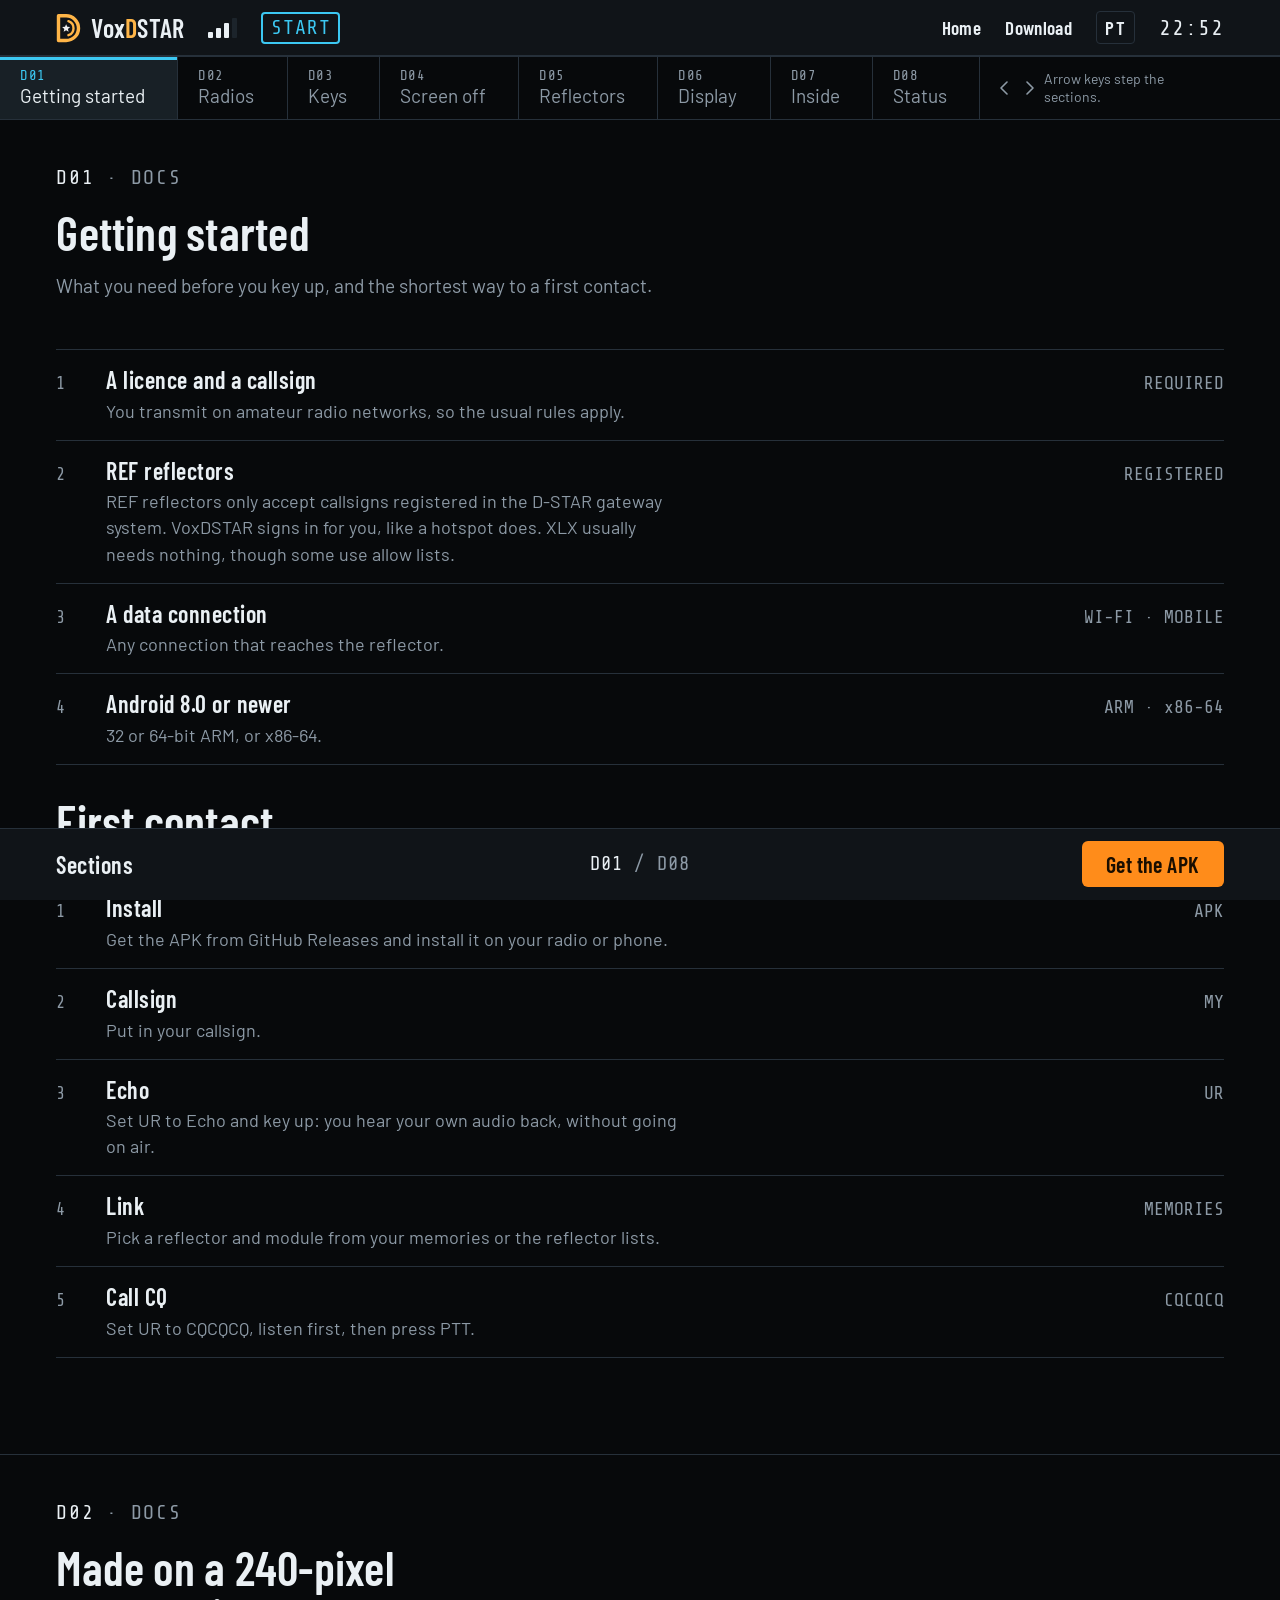
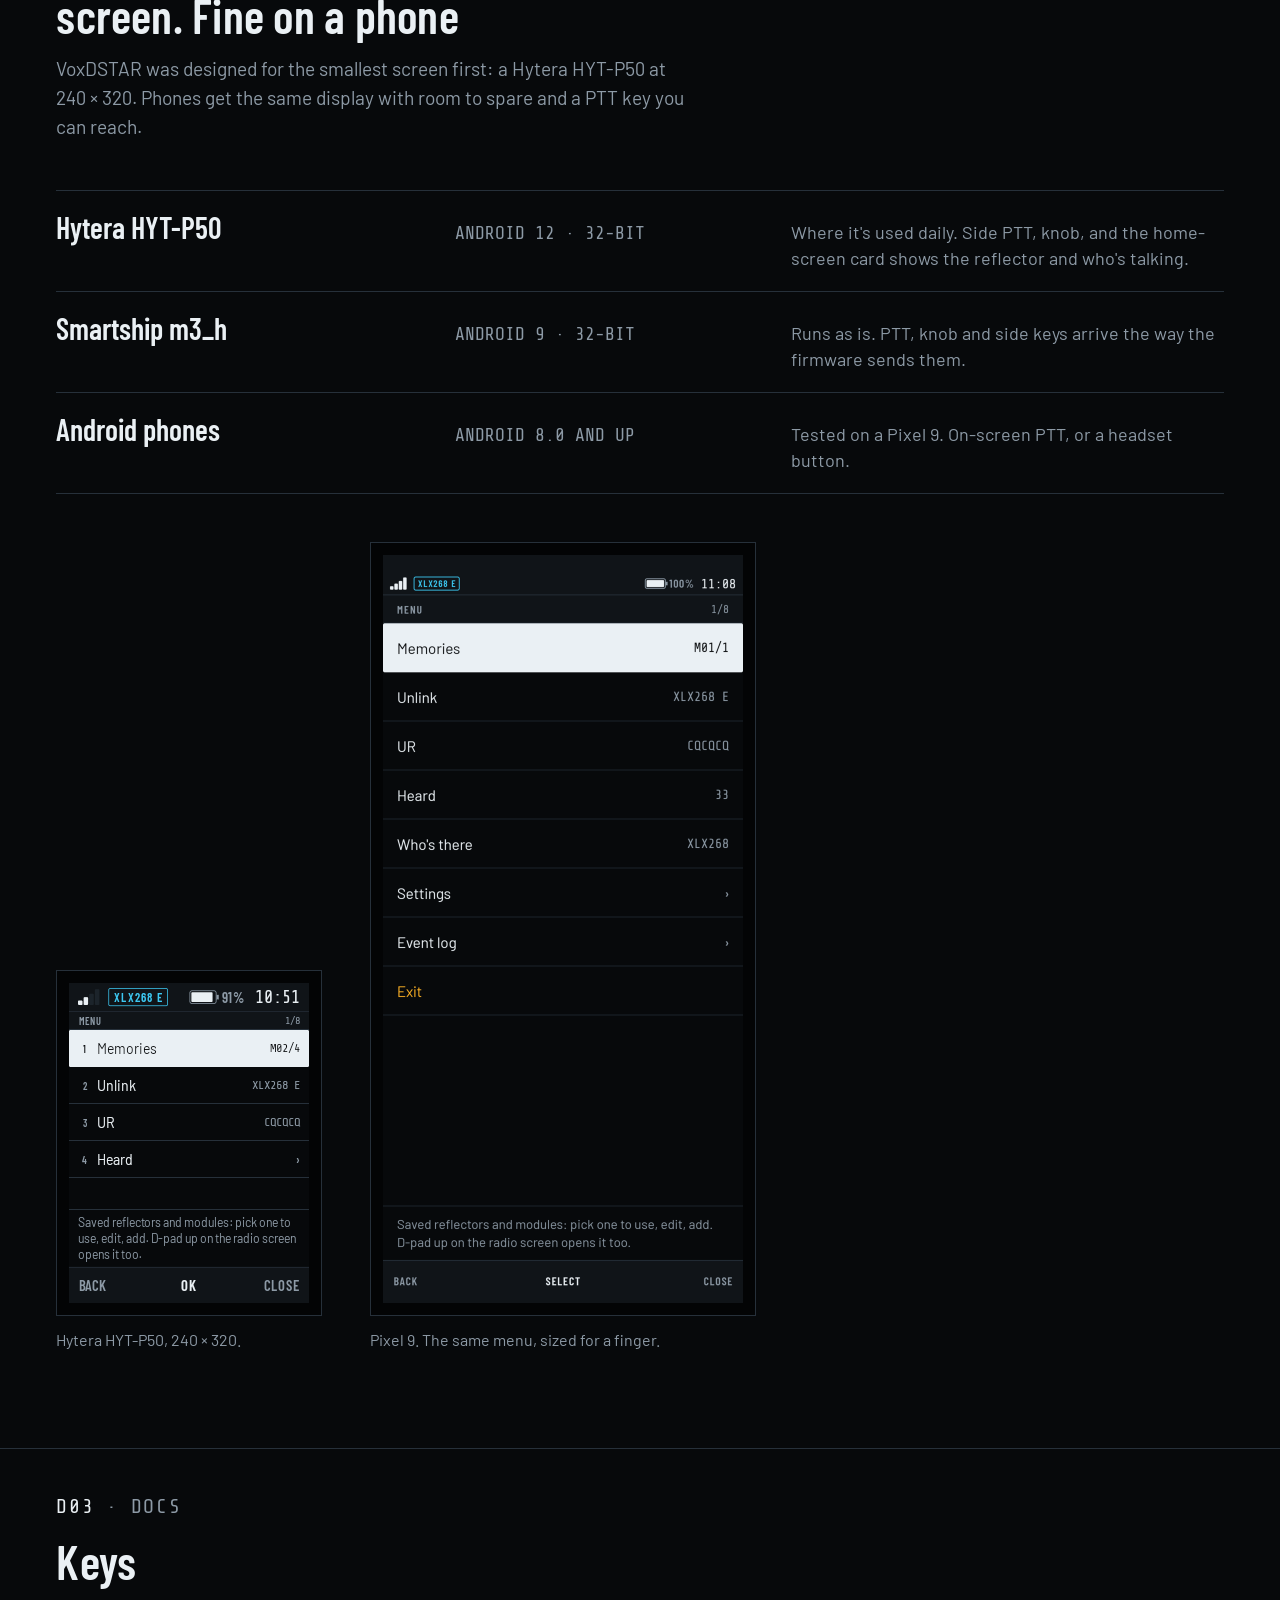
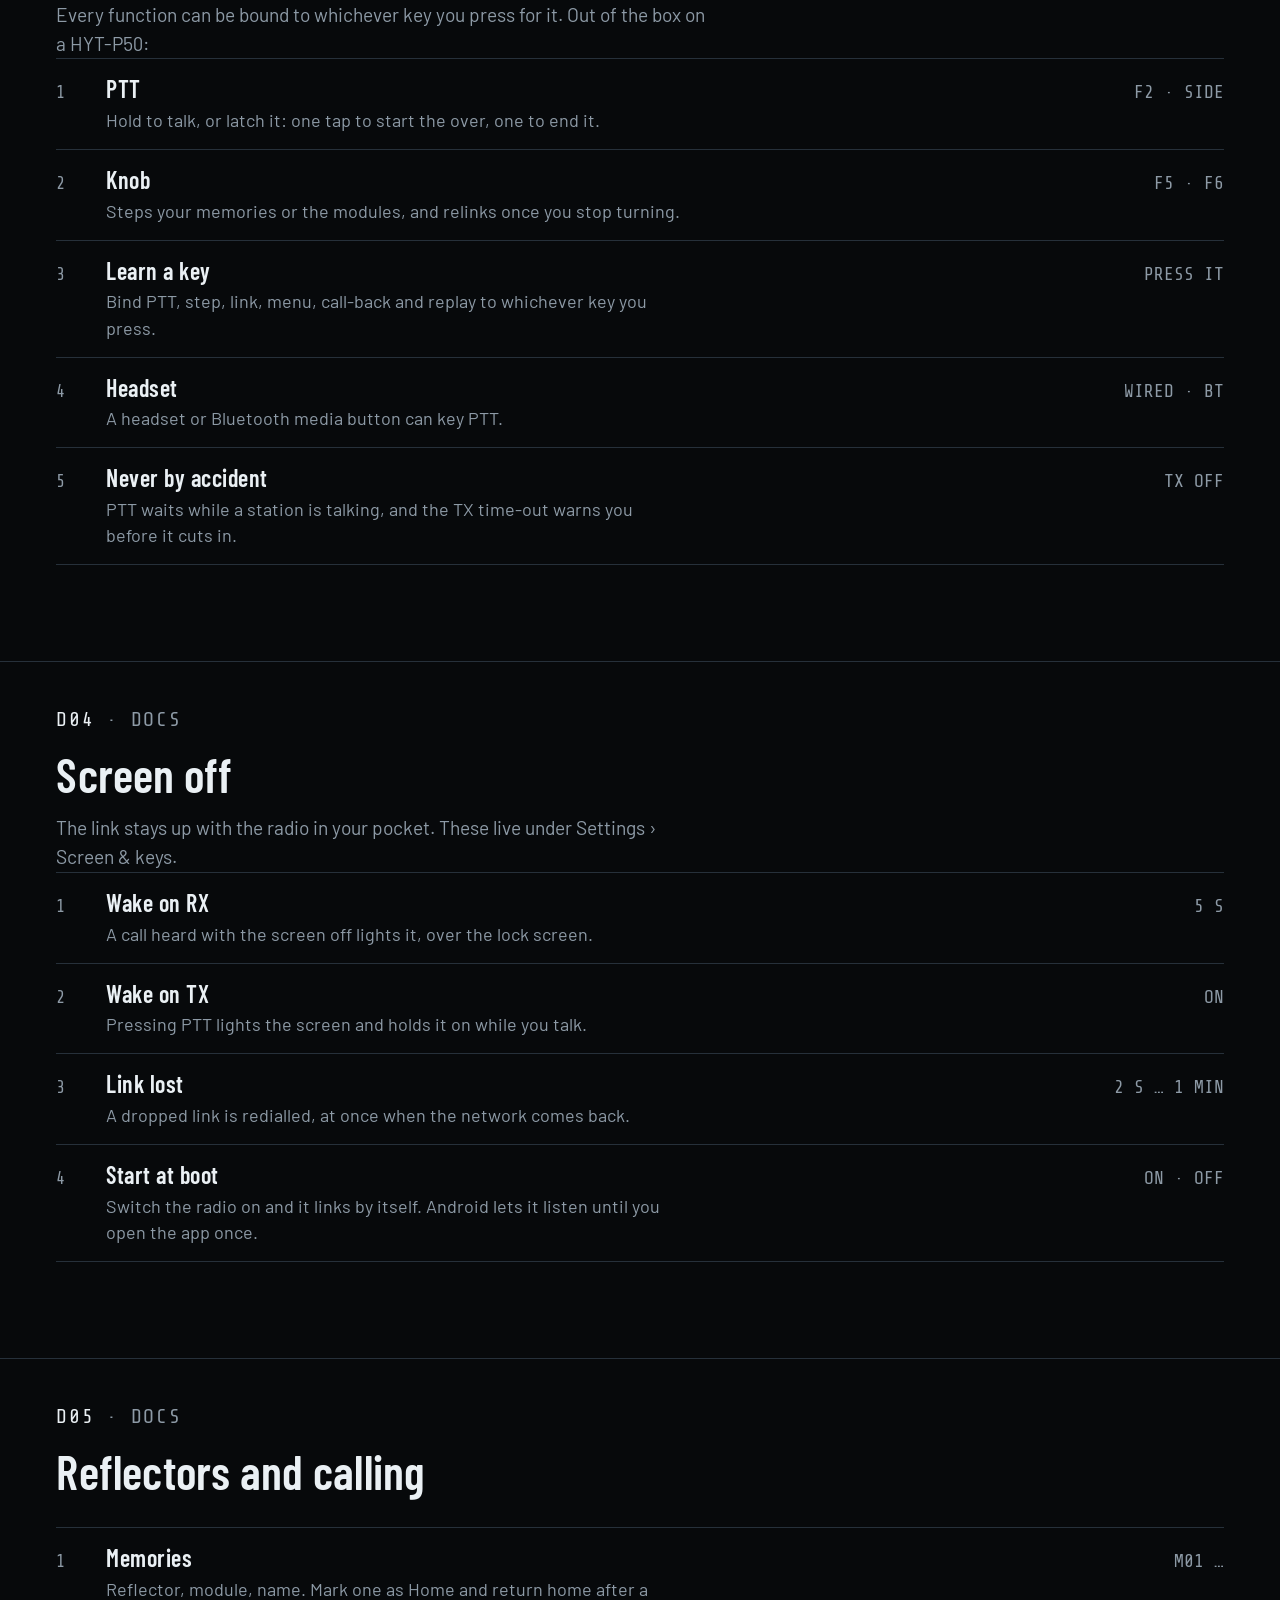
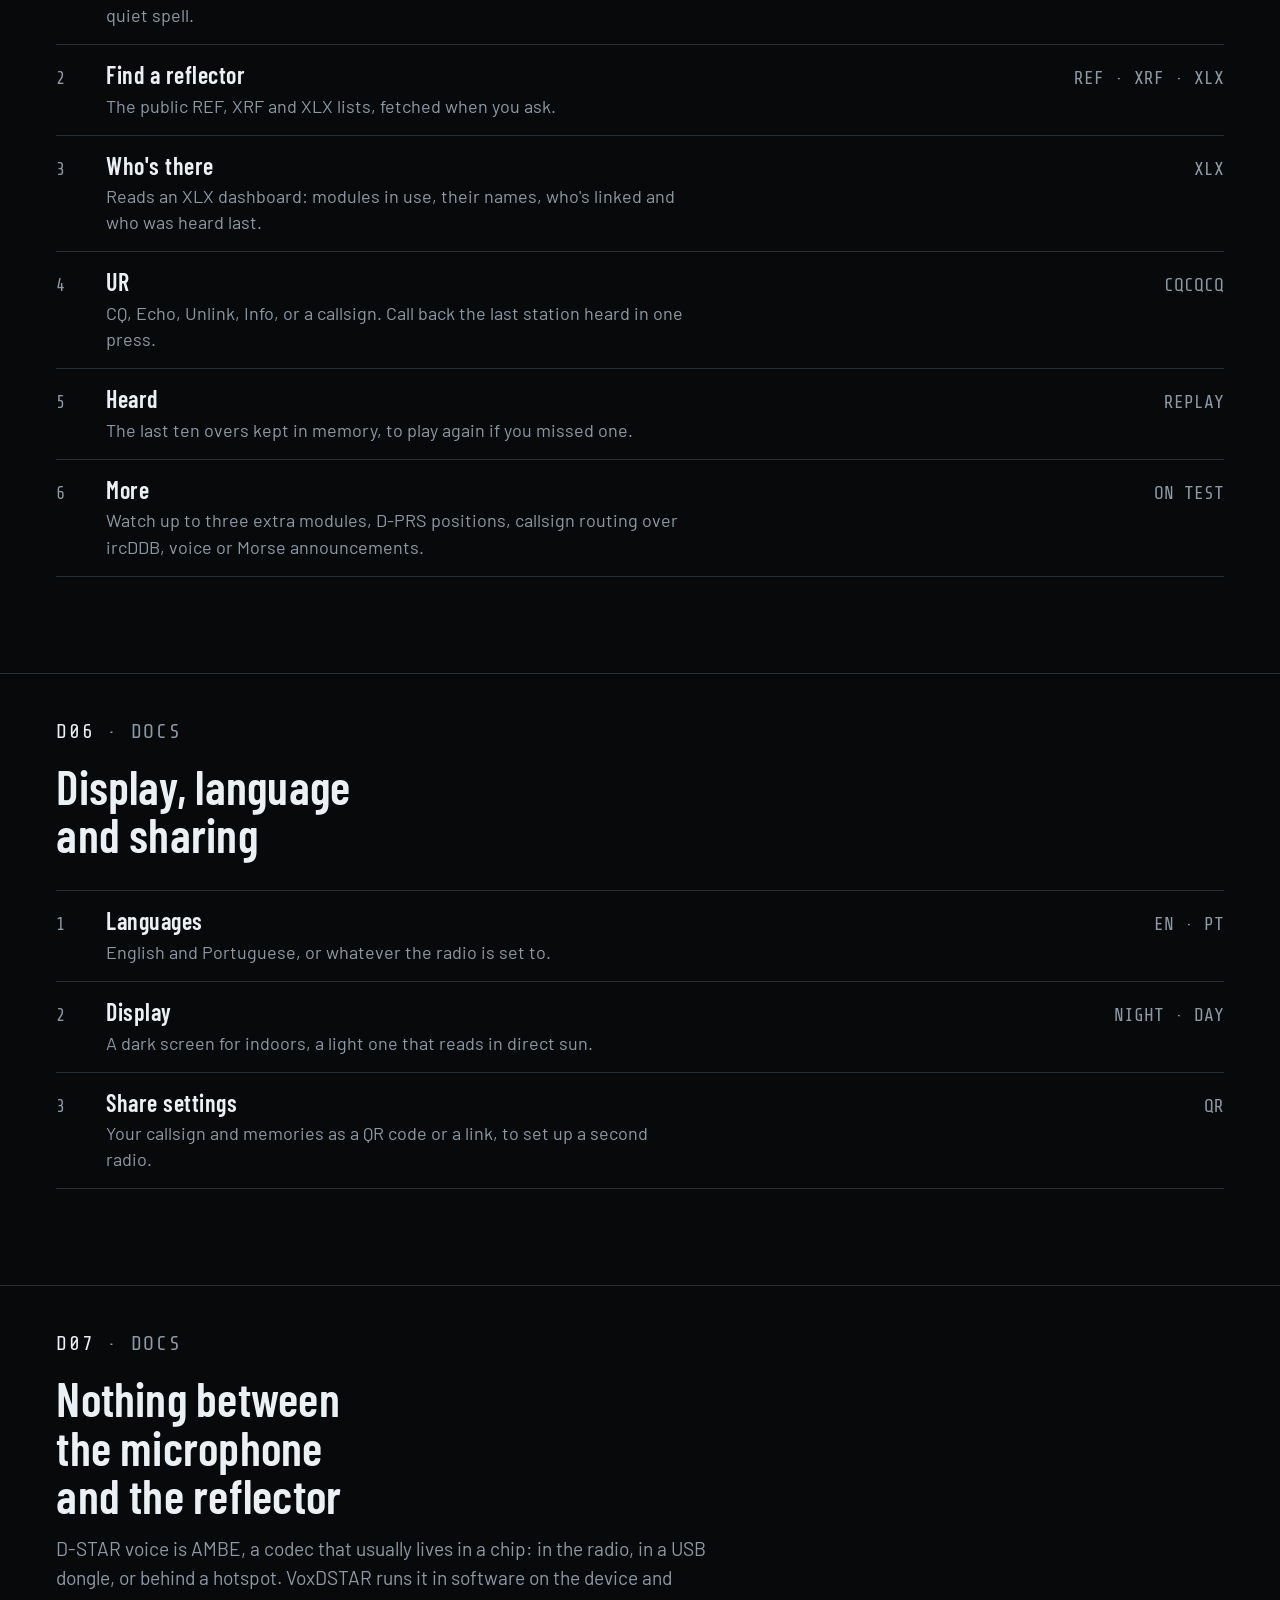
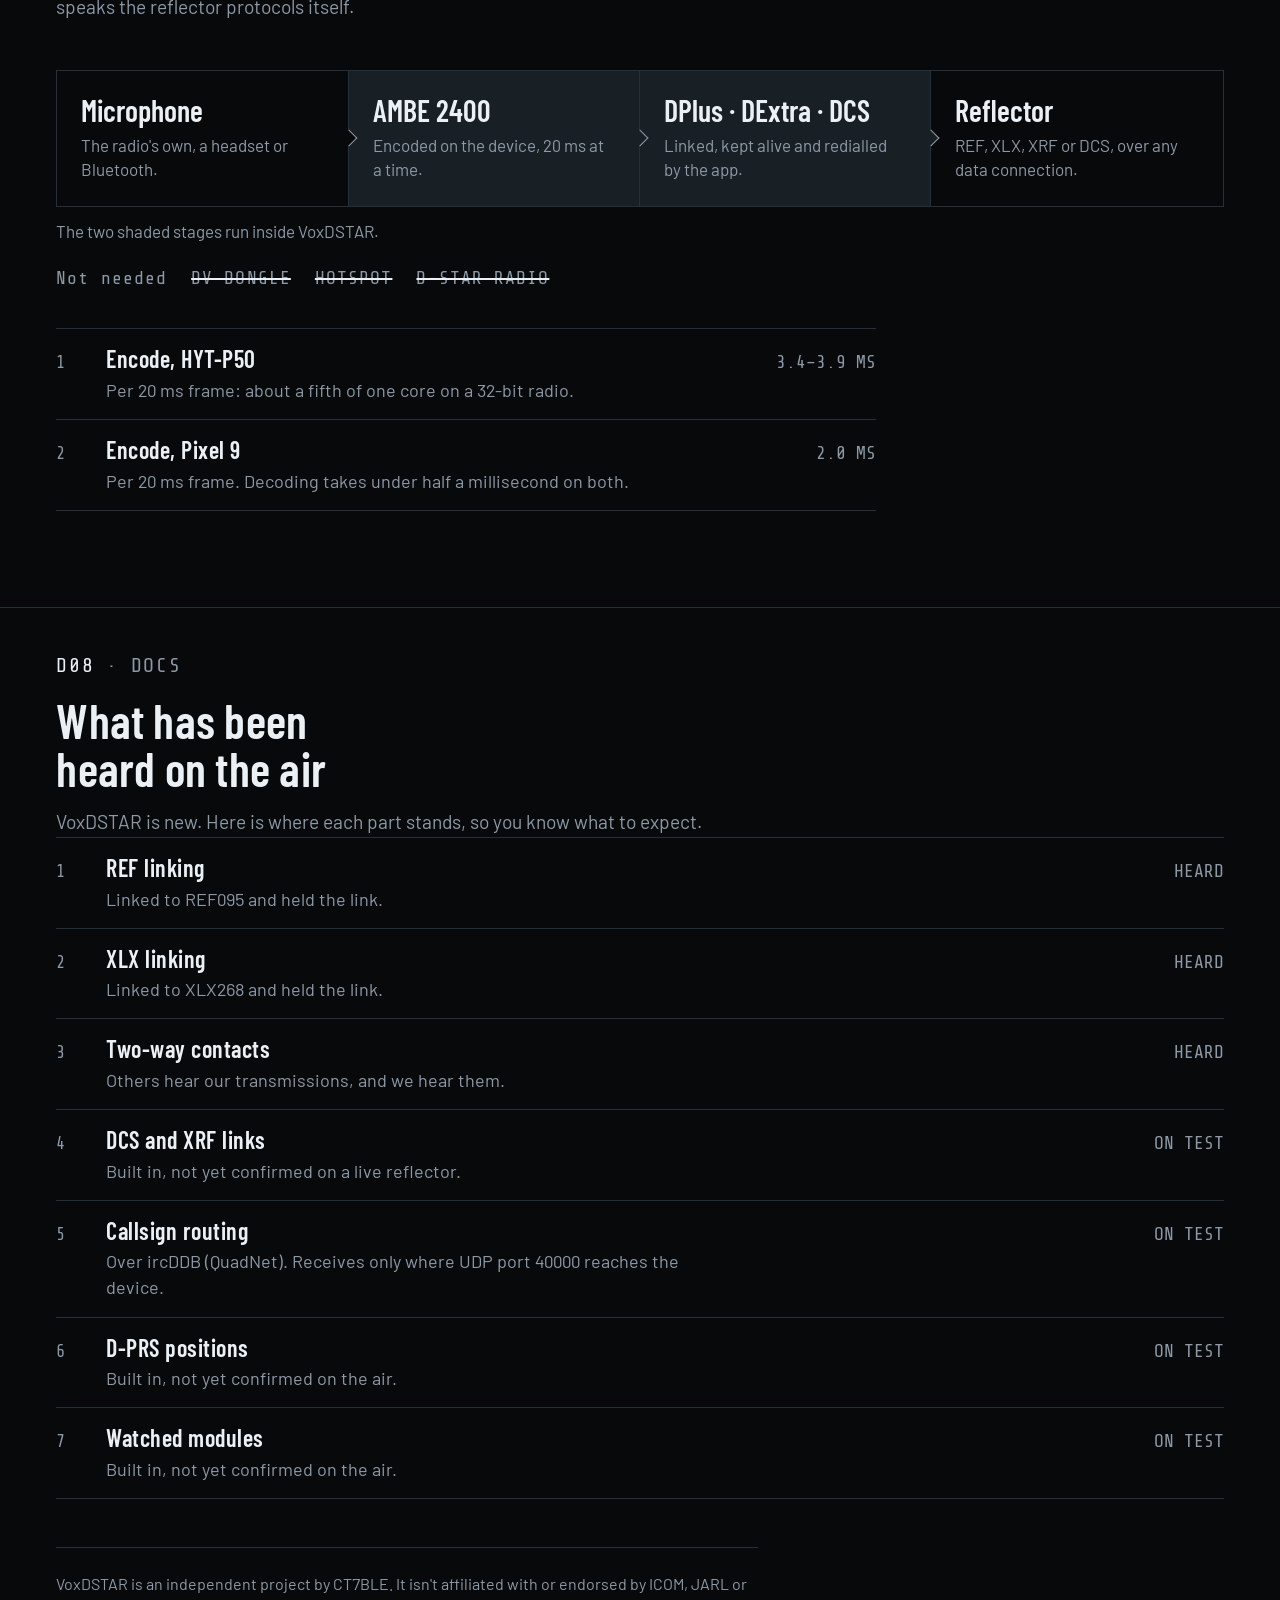
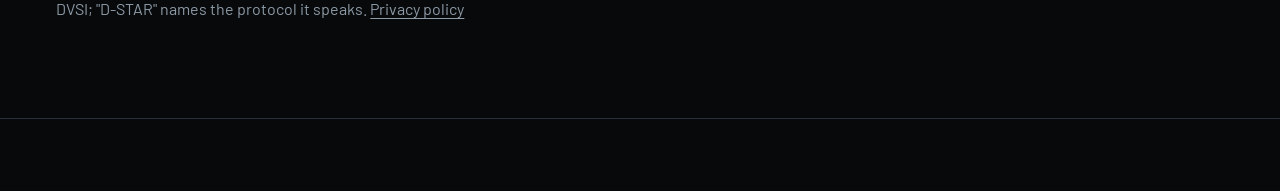
==== commit a5b284ba: "Fix the brand mark being cropped on the right" ====
--- a/docs/index.html
+++ b/docs/index.html
@@ -19,7 +19,7 @@
 <a class="skip" href="#d01">Skip to content</a>
 
 <header class="status">
-  <a class="brand" href="../" aria-label="VoxDSTAR home"><img src="../assets/brand/mark.svg" alt="" width="21" height="32"><span>Vox<b>D</b>STAR</span></a>
+  <a class="brand" href="../" aria-label="VoxDSTAR home"><img src="../assets/brand/mark.svg" alt="" width="25" height="32"><span>Vox<b>D</b>STAR</span></a>
   <span class="bars" aria-hidden="true"><i></i><i></i><i></i><i></i></span>
   <span class="chip" data-chip aria-hidden="true">START</span>
   <nav aria-label="Site">
--- a/styles.css
+++ b/styles.css
@@ -29,7 +29,7 @@
 /* ---- status bar: the app's own top line */
 .status{position:sticky;top:0;z-index:10;height:var(--status-h);background:var(--panel);border-bottom:1px solid var(--line);display:flex;align-items:center;gap:24px;padding:0 var(--gutter)}
 .brand{display:flex;align-items:center;gap:10px;text-decoration:none;font:600 26px/1 var(--cond);letter-spacing:.01em}
-.brand img{width:21px;height:32px}
+.brand img{width:25px;height:32px}
 .brand b{color:var(--brand);font-weight:600}
 .bars{display:flex;align-items:flex-end;gap:3px;height:20px}
 .bars i{width:5px;background:var(--ink);border-radius:1px}
